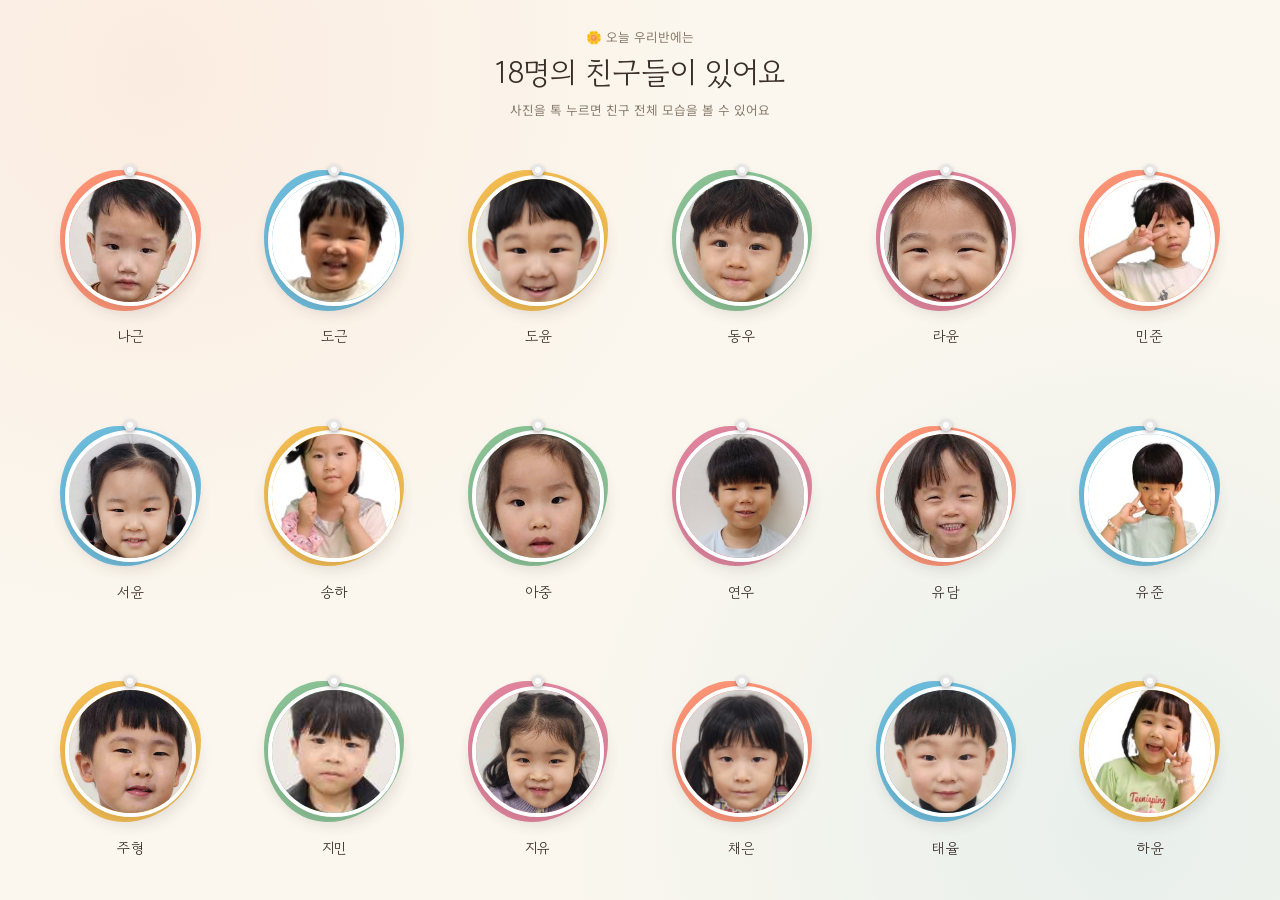
==== index.html @ 48fb00c9 "Add files via upload" ====
<!DOCTYPE html>
<html lang="ko">
<head>
<meta charset="UTF-8">
<meta name="viewport" content="width=device-width, initial-scale=1.0">
<meta name="robots" content="noindex, nofollow">
<title>우리반 친구들</title>
<link rel="preconnect" href="https://fonts.googleapis.com">
<link rel="preconnect" href="https://fonts.gstatic.com" crossorigin>
<link href="https://fonts.googleapis.com/css2?family=Gowun+Dodum&family=Noto+Sans+KR:wght@400;500;700;900&display=swap" rel="stylesheet">
<link rel="stylesheet" href="style.css">
</head>
<body>

<header class="page-header">
  <p class="page-header__eyebrow">🌼 오늘 우리반에는</p>
  <h1>18명의 친구들이 있어요</h1>
  <p class="page-header__hint">사진을 톡 누르면 친구 전체 모습을 볼 수 있어요</p>
</header>

<main class="grid" id="grid"></main>

<section class="stage" id="stage" aria-hidden="true">
  <div class="stage__glow"></div>
  <button class="stage__close" id="stageClose" type="button" aria-label="닫기">✕</button>

  <figure class="stage__figure">
    <div class="stage__frame">
      <img class="stage__img" id="stageImg" src="" alt="">
      <p class="stage__fallback" id="stageFallback">전신 사진을 준비하고 있어요</p>
    </div>
    <figcaption class="stage__name" id="stageName"></figcaption>
  </figure>
</section>

<script src="script.js"></script>
</body>
</html>
---- style.css ----
/* ==========================================================
   우리반 친구들 — 유치원 아이들 프로필 갤러리
   디자인 컨셉: 교실 게시판에 이름표 사진이 콕핀으로 꽂혀있는 느낌.
   클릭하면 무대 위 스포트라이트에 전신 사진이 등장한다.
   ========================================================== */

:root {
  --bg: #fbf7ee;
  --ink: #3a2e2a;
  --ink-soft: #8a7c6e;
  --card-bg: #ffffff;

  --coral: #ff8b6b;
  --sky: #5fb8dd;
  --sun: #f4b942;
  --leaf: #7fbf8e;
  --berry: #e07a97;

  --stage-bg-1: #1c2b3a;
  --stage-bg-2: #0f1a24;

  --radius-card: 22px;
  --radius-photo: 50%;

  --font-display: "Gowun Dodum", sans-serif;
  --font-body: "Noto Sans KR", sans-serif;
}

* {
  box-sizing: border-box;
}

html, body {
  margin: 0;
  padding: 0;
  height: 100%;
}

body {
  background: var(--bg);
  background-image:
    radial-gradient(circle at 12% 8%, rgba(255, 139, 107, 0.10), transparent 40%),
    radial-gradient(circle at 88% 92%, rgba(95, 184, 221, 0.12), transparent 42%);
  color: var(--ink);
  font-family: var(--font-body);
  height: 100vh;
  display: flex;
  flex-direction: column;
  overflow: hidden;
}

/* ---------------- Header ---------------- */

.page-header {
  flex: 0 0 auto;
  max-width: 900px;
  margin: 0 auto;
  padding: clamp(10px, 3vh, 30px) 24px clamp(4px, 1.2vh, 14px);
  text-align: center;
}

.page-header__eyebrow {
  margin: 0 0 4px;
  font-size: clamp(12px, 1.4vh, 15px);
  color: var(--ink-soft);
}

.page-header h1 {
  margin: 0 0 6px;
  font-family: var(--font-display);
  font-weight: 400;
  font-size: clamp(22px, 3.4vh, 40px);
  letter-spacing: -0.01em;
}

.page-header__hint {
  margin: 0;
  color: var(--ink-soft);
  font-size: clamp(12px, 1.4vh, 15px);
}

/* ---------------- Grid ---------------- */
/* 18명 = 6열 x 3행 기준. 아이 수가 바뀌면 --cols / --rows 와
   grid-template-columns/rows 값을 함께 맞춰주세요. */

.grid {
  --cols: 6;
  --rows: 3;
  flex: 1 1 auto;
  min-height: 0;
  width: 100%;
  max-width: 1400px;
  margin: 0 auto;
  padding: 0 clamp(16px, 3vw, 48px) clamp(8px, 1.6vh, 18px);
  display: grid;
  grid-template-columns: repeat(var(--cols), 1fr);
  grid-template-rows: repeat(var(--rows), 1fr);
  align-items: center;
  justify-items: center;
  gap: clamp(4px, 1.2vh, 16px) clamp(8px, 1.6vw, 24px);
  overflow: hidden;
}

.card {
  background: none;
  border: none;
  padding: 0;
  font: inherit;
  color: inherit;
  cursor: pointer;
  width: 100%;
  height: 100%;
  display: flex;
  flex-direction: column;
  align-items: center;
  justify-content: center;
  gap: clamp(4px, 1vh, 12px);
  -webkit-tap-highlight-color: transparent;
}

.card__photo-wrap {
  position: relative;
  width: min(12.5vw, 22vh, 175px);
  height: min(12.5vw, 22vh, 175px);
  flex: 0 0 auto;
  display: flex;
  align-items: center;
  justify-content: center;
}

.card__blob {
  position: absolute;
  inset: 6%;
  border-radius: 42% 58% 55% 45% / 48% 42% 58% 52%;
  opacity: 0.9;
  transition: border-radius 0.5s ease, transform 0.35s ease;
}

.card__photo {
  position: relative;
  width: 82%;
  height: 82%;
  aspect-ratio: 1 / 1;
  border-radius: var(--radius-photo);
  object-fit: cover;
  background: #eee;
  border: 4px solid var(--card-bg);
  box-shadow: 0 6px 16px rgba(58, 46, 42, 0.16);
  transition: transform 0.35s ease;
}

.card__pin {
  position: absolute;
  top: 2%;
  left: 50%;
  transform: translateX(-50%);
  width: 12px;
  height: 12px;
  border-radius: 50%;
  background: var(--card-bg);
  box-shadow: 0 2px 4px rgba(58, 46, 42, 0.35), inset 0 0 0 3px rgba(58, 46, 42, 0.12);
  z-index: 2;
}

.card__name {
  font-family: var(--font-display);
  font-size: clamp(12px, 1.6vh, 18px);
  line-height: 1;
  flex: 0 0 auto;
}

.card:hover .card__photo,
.card:focus-visible .card__photo {
  transform: translateY(-4px) scale(1.03);
}

.card:hover .card__blob,
.card:focus-visible .card__blob {
  border-radius: 58% 42% 45% 55% / 52% 58% 42% 48%;
  transform: scale(1.06);
}

.card:focus-visible {
  outline: 3px solid var(--sky);
  outline-offset: 6px;
  border-radius: 16px;
}

/* ---------------- Stage (fullscreen modal) ---------------- */

.stage {
  position: fixed;
  inset: 0;
  display: flex;
  align-items: center;
  justify-content: center;
  background: radial-gradient(circle at 50% 42%, var(--stage-bg-1), var(--stage-bg-2) 78%);
  opacity: 0;
  visibility: hidden;
  pointer-events: none;
  transition: opacity 0.28s ease;
  padding: 0;
  z-index: 100;
}

.stage.is-open {
  opacity: 1;
  visibility: visible;
  pointer-events: auto;
}

.stage__glow {
  position: absolute;
  top: 50%;
  left: 50%;
  width: min(70vw, 640px);
  height: min(70vw, 640px);
  transform: translate(-50%, -50%);
  background: radial-gradient(circle, rgba(255, 214, 130, 0.20), transparent 68%);
  pointer-events: none;
}

.stage__close {
  position: absolute;
  top: 22px;
  right: 22px;
  width: 44px;
  height: 44px;
  border-radius: 50%;
  border: none;
  background: rgba(255, 255, 255, 0.12);
  color: #fff;
  font-size: 18px;
  cursor: pointer;
  display: flex;
  align-items: center;
  justify-content: center;
  transition: background 0.2s ease, transform 0.2s ease;
  z-index: 3;
}

.stage__close:hover {
  background: rgba(255, 255, 255, 0.22);
  transform: rotate(90deg);
}

.stage__figure {
  position: relative;
  margin: 0;
  width: 100%;
  height: 100%;
  display: flex;
  align-items: center;
  justify-content: center;
  transform: scale(0.97);
  opacity: 0;
  transition: transform 0.32s cubic-bezier(0.2, 0.7, 0.3, 1), opacity 0.32s ease;
}

.stage.is-open .stage__figure {
  transform: scale(1);
  opacity: 1;
}

.stage__frame {
  position: relative;
  width: 100%;
  height: 100%;
  border-radius: 0;
  overflow: hidden;
  background: transparent;
  box-shadow: none;
  display: flex;
  align-items: center;
  justify-content: center;
}

.stage__img {
  display: block;
  max-width: 100vw;
  max-height: 100vh;
  width: auto;
  height: auto;
}

.stage__img[hidden] {
  display: none;
}

.stage__fallback {
  display: none;
  margin: 0;
  padding: 60px 40px;
  color: rgba(255, 255, 255, 0.75);
  font-size: 15px;
  text-align: center;
}

.stage.has-error .stage__fallback {
  display: block;
}

.stage__name {
  position: absolute;
  bottom: 32px;
  left: 50%;
  transform: translateX(-50%);
  font-family: var(--font-display);
  font-size: 24px;
  color: #fff;
  background: rgba(18, 32, 44, 0.55);
  backdrop-filter: blur(6px);
  padding: 8px 26px;
  border-radius: 999px;
  z-index: 2;
  white-space: nowrap;
}

/* ---------------- Responsive ---------------- */
/* 화면이 좁거나 낮으면 한 페이지에 욱여넣지 않고
   편하게 스크롤해서 볼 수 있도록 원래의 흐름형 그리드로 전환합니다. */

@media (max-width: 700px), (max-height: 560px) {
  html, body {
    height: auto;
  }

  body {
    overflow: visible;
    display: block;
  }

  .page-header {
    padding: 32px 24px 20px;
  }

  .page-header h1 {
    font-size: clamp(26px, 6vw, 40px);
  }

  .grid {
    flex: none;
    max-width: 1180px;
    padding: 12px 20px 60px;
    grid-template-columns: repeat(auto-fill, minmax(120px, 1fr));
    grid-template-rows: none;
    gap: 28px 16px;
    overflow: visible;
  }

  .card,
  .card__photo-wrap {
    width: 100%;
    height: auto;
  }

  .card__photo-wrap {
    aspect-ratio: 1 / 1;
  }

  .card__name {
    font-size: 16px;
  }
}

/* ---------------- Reduced motion ---------------- */

@media (prefers-reduced-motion: reduce) {
  .card__photo,
  .card__blob,
  .stage,
  .stage__figure,
  .stage__close {
    transition: none !important;
  }
}
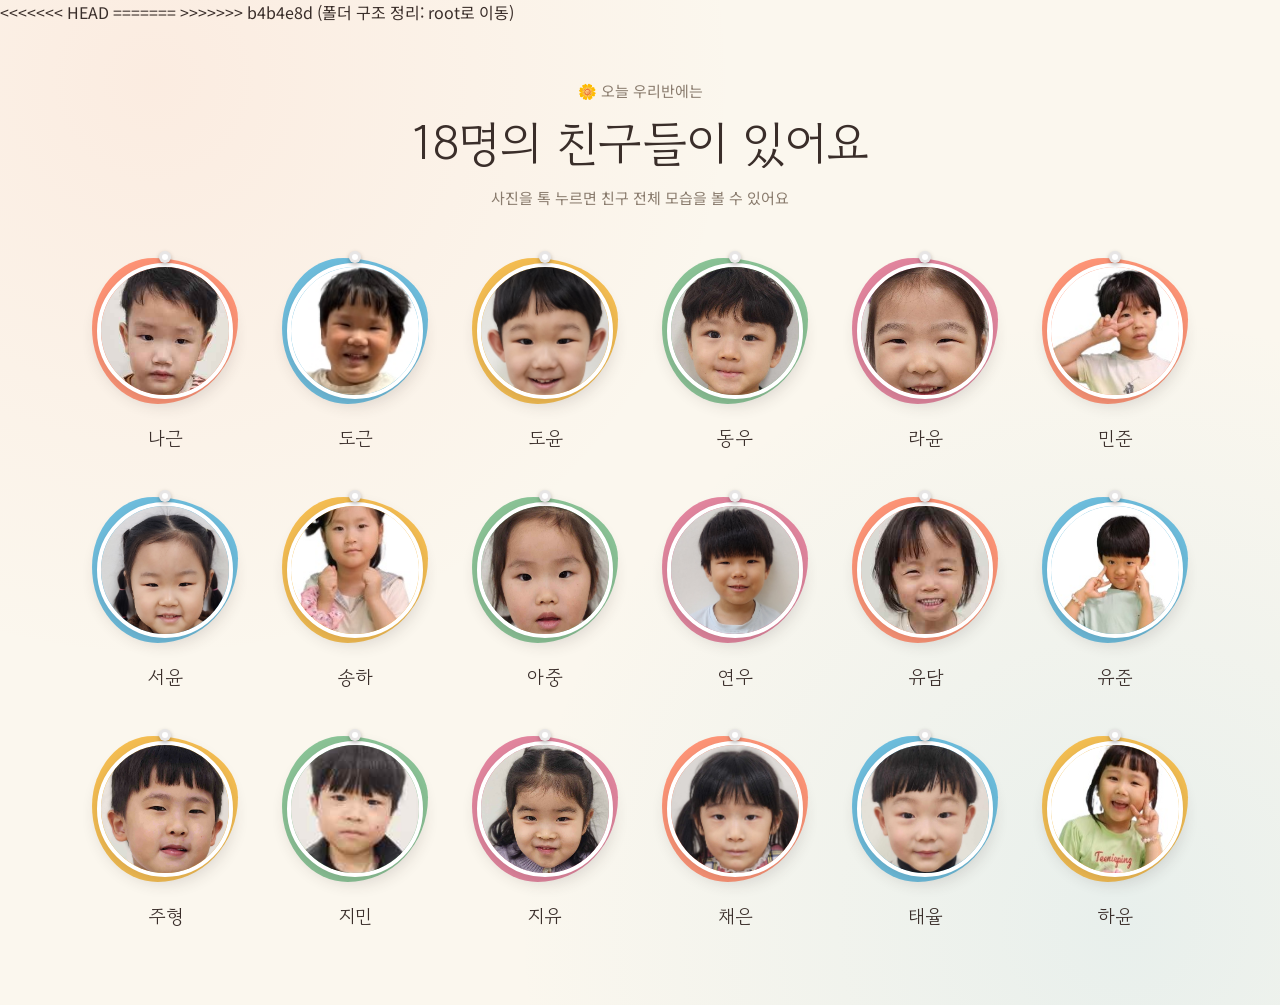
==== commit 11e29279: "폴더 구조 정리: root로 이동" ====
--- a/index.html
+++ b/index.html
@@ -3,7 +3,10 @@
 <head>
 <meta charset="UTF-8">
 <meta name="viewport" content="width=device-width, initial-scale=1.0">
+<<<<<<< HEAD
 <meta name="robots" content="noindex, nofollow">
+=======
+>>>>>>> b4b4e8d (폴더 구조 정리: root로 이동)
 <title>우리반 친구들</title>
 <link rel="preconnect" href="https://fonts.googleapis.com">
 <link rel="preconnect" href="https://fonts.gstatic.com" crossorigin>
--- a/style.css
+++ b/style.css
@@ -30,75 +30,68 @@
   box-sizing: border-box;
 }
 
-html, body {
+html,
+body {
   margin: 0;
   padding: 0;
-  height: 100%;
 }
 
 body {
   background: var(--bg);
   background-image:
-    radial-gradient(circle at 12% 8%, rgba(255, 139, 107, 0.10), transparent 40%),
-    radial-gradient(circle at 88% 92%, rgba(95, 184, 221, 0.12), transparent 42%);
+    radial-gradient(
+      circle at 12% 8%,
+      rgba(255, 139, 107, 0.1),
+      transparent 40%
+    ),
+    radial-gradient(
+      circle at 88% 92%,
+      rgba(95, 184, 221, 0.12),
+      transparent 42%
+    );
   color: var(--ink);
   font-family: var(--font-body);
-  height: 100vh;
-  display: flex;
-  flex-direction: column;
-  overflow: hidden;
+  min-height: 100vh;
 }
 
 /* ---------------- Header ---------------- */
 
 .page-header {
-  flex: 0 0 auto;
   max-width: 900px;
   margin: 0 auto;
-  padding: clamp(10px, 3vh, 30px) 24px clamp(4px, 1.2vh, 14px);
+  padding: 56px 24px 28px;
   text-align: center;
 }
 
 .page-header__eyebrow {
-  margin: 0 0 4px;
-  font-size: clamp(12px, 1.4vh, 15px);
+  margin: 0 0 6px;
+  font-size: 15px;
   color: var(--ink-soft);
 }
 
 .page-header h1 {
-  margin: 0 0 6px;
+  margin: 0 0 10px;
   font-family: var(--font-display);
   font-weight: 400;
-  font-size: clamp(22px, 3.4vh, 40px);
+  font-size: clamp(32px, 5vw, 48px);
   letter-spacing: -0.01em;
 }
 
 .page-header__hint {
   margin: 0;
   color: var(--ink-soft);
-  font-size: clamp(12px, 1.4vh, 15px);
+  font-size: 15px;
 }
 
 /* ---------------- Grid ---------------- */
-/* 18명 = 6열 x 3행 기준. 아이 수가 바뀌면 --cols / --rows 와
-   grid-template-columns/rows 값을 함께 맞춰주세요. */
 
 .grid {
-  --cols: 6;
-  --rows: 3;
-  flex: 1 1 auto;
-  min-height: 0;
-  width: 100%;
-  max-width: 1400px;
+  max-width: 1180px;
   margin: 0 auto;
-  padding: 0 clamp(16px, 3vw, 48px) clamp(8px, 1.6vh, 18px);
+  padding: 12px 32px 80px;
   display: grid;
-  grid-template-columns: repeat(var(--cols), 1fr);
-  grid-template-rows: repeat(var(--rows), 1fr);
-  align-items: center;
-  justify-items: center;
-  gap: clamp(4px, 1.2vh, 16px) clamp(8px, 1.6vw, 24px);
-  overflow: hidden;
+  grid-template-columns: repeat(auto-fill, minmax(150px, 1fr));
+  gap: 40px 24px;
 }
 
 .card {
@@ -108,21 +101,17 @@
   font: inherit;
   color: inherit;
   cursor: pointer;
-  width: 100%;
-  height: 100%;
   display: flex;
   flex-direction: column;
   align-items: center;
-  justify-content: center;
-  gap: clamp(4px, 1vh, 12px);
+  gap: 14px;
   -webkit-tap-highlight-color: transparent;
 }
 
 .card__photo-wrap {
   position: relative;
-  width: min(12.5vw, 22vh, 175px);
-  height: min(12.5vw, 22vh, 175px);
-  flex: 0 0 auto;
+  width: 100%;
+  aspect-ratio: 1 / 1;
   display: flex;
   align-items: center;
   justify-content: center;
@@ -133,7 +122,9 @@
   inset: 6%;
   border-radius: 42% 58% 55% 45% / 48% 42% 58% 52%;
   opacity: 0.9;
-  transition: border-radius 0.5s ease, transform 0.35s ease;
+  transition:
+    border-radius 0.5s ease,
+    transform 0.35s ease;
 }
 
 .card__photo {
@@ -158,15 +149,16 @@
   height: 12px;
   border-radius: 50%;
   background: var(--card-bg);
-  box-shadow: 0 2px 4px rgba(58, 46, 42, 0.35), inset 0 0 0 3px rgba(58, 46, 42, 0.12);
+  box-shadow:
+    0 2px 4px rgba(58, 46, 42, 0.35),
+    inset 0 0 0 3px rgba(58, 46, 42, 0.12);
   z-index: 2;
 }
 
 .card__name {
   font-family: var(--font-display);
-  font-size: clamp(12px, 1.6vh, 18px);
+  font-size: 19px;
   line-height: 1;
-  flex: 0 0 auto;
 }
 
 .card:hover .card__photo,
@@ -194,7 +186,11 @@
   display: flex;
   align-items: center;
   justify-content: center;
-  background: radial-gradient(circle at 50% 42%, var(--stage-bg-1), var(--stage-bg-2) 78%);
+  background: radial-gradient(
+    circle at 50% 42%,
+    var(--stage-bg-1),
+    var(--stage-bg-2) 78%
+  );
   opacity: 0;
   visibility: hidden;
   pointer-events: none;
@@ -216,7 +212,11 @@
   width: min(70vw, 640px);
   height: min(70vw, 640px);
   transform: translate(-50%, -50%);
-  background: radial-gradient(circle, rgba(255, 214, 130, 0.20), transparent 68%);
+  background: radial-gradient(
+    circle,
+    rgba(255, 214, 130, 0.2),
+    transparent 68%
+  );
   pointer-events: none;
 }
 
@@ -235,7 +235,9 @@
   display: flex;
   align-items: center;
   justify-content: center;
-  transition: background 0.2s ease, transform 0.2s ease;
+  transition:
+    background 0.2s ease,
+    transform 0.2s ease;
   z-index: 3;
 }
 
@@ -254,7 +256,9 @@
   justify-content: center;
   transform: scale(0.97);
   opacity: 0;
-  transition: transform 0.32s cubic-bezier(0.2, 0.7, 0.3, 1), opacity 0.32s ease;
+  transition:
+    transform 0.32s cubic-bezier(0.2, 0.7, 0.3, 1),
+    opacity 0.32s ease;
 }
 
 .stage.is-open .stage__figure {
@@ -317,45 +321,12 @@
 }
 
 /* ---------------- Responsive ---------------- */
-/* 화면이 좁거나 낮으면 한 페이지에 욱여넣지 않고
-   편하게 스크롤해서 볼 수 있도록 원래의 흐름형 그리드로 전환합니다. */
-
-@media (max-width: 700px), (max-height: 560px) {
-  html, body {
-    height: auto;
-  }
-
-  body {
-    overflow: visible;
-    display: block;
-  }
-
-  .page-header {
-    padding: 32px 24px 20px;
-  }
-
-  .page-header h1 {
-    font-size: clamp(26px, 6vw, 40px);
-  }
-
+
+@media (max-width: 520px) {
   .grid {
-    flex: none;
-    max-width: 1180px;
-    padding: 12px 20px 60px;
     grid-template-columns: repeat(auto-fill, minmax(120px, 1fr));
-    grid-template-rows: none;
-    gap: 28px 16px;
-    overflow: visible;
-  }
-
-  .card,
-  .card__photo-wrap {
-    width: 100%;
-    height: auto;
-  }
-
-  .card__photo-wrap {
-    aspect-ratio: 1 / 1;
+    gap: 30px 16px;
+    padding: 8px 18px 60px;
   }
 
   .card__name {
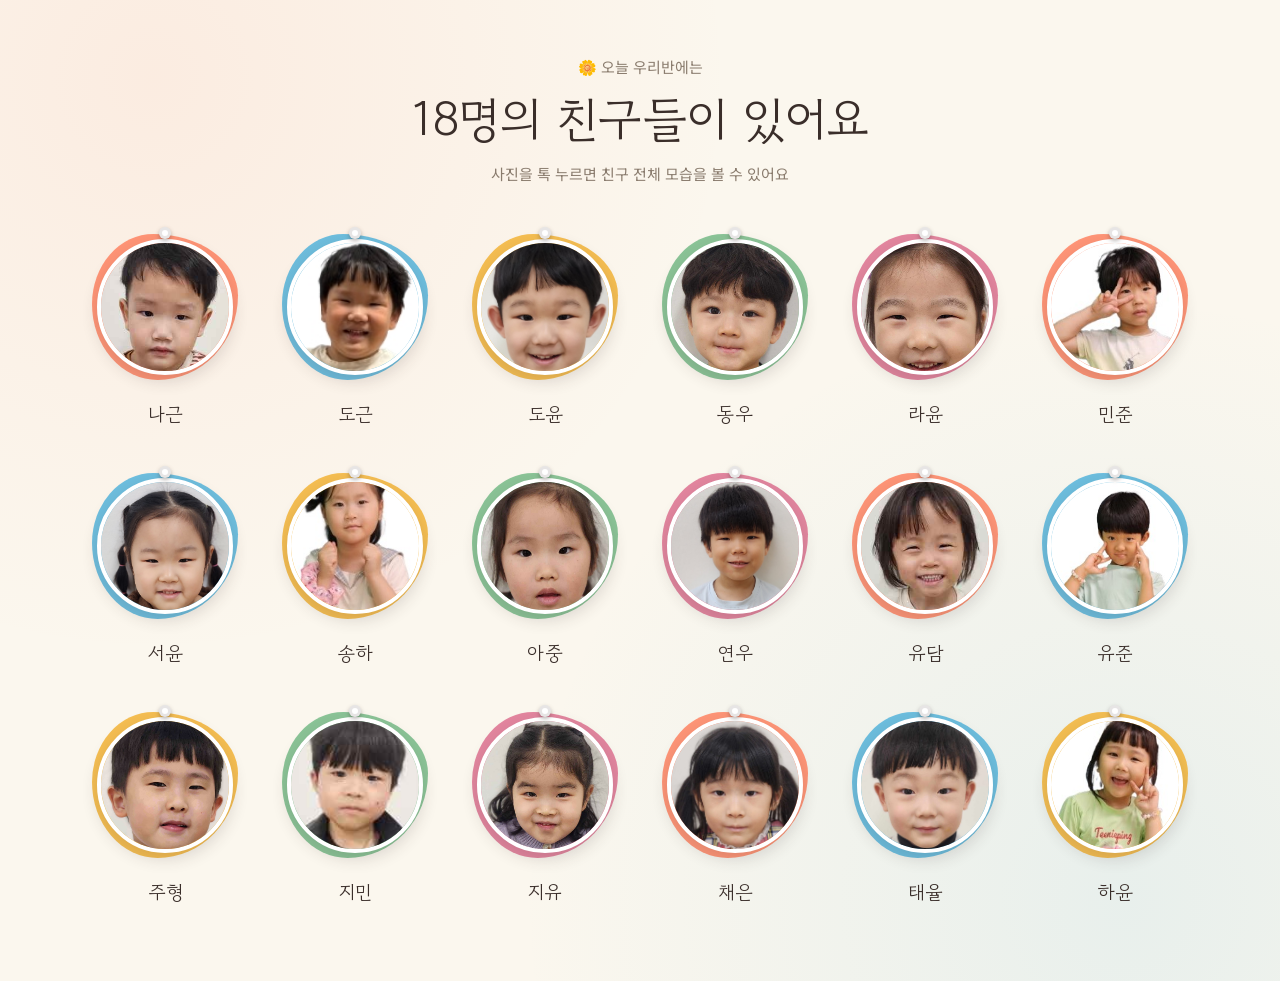
==== commit f01329b6: "ADi오전 9:152026. 9. 9.2523: {{9AM오전 9:15e}}" ====
--- a/index.html
+++ b/index.html
@@ -1,41 +1,51 @@
-<!DOCTYPE html>
+<!doctype html>
 <html lang="ko">
-<head>
-<meta charset="UTF-8">
-<meta name="viewport" content="width=device-width, initial-scale=1.0">
-<<<<<<< HEAD
-<meta name="robots" content="noindex, nofollow">
-=======
->>>>>>> b4b4e8d (폴더 구조 정리: root로 이동)
-<title>우리반 친구들</title>
-<link rel="preconnect" href="https://fonts.googleapis.com">
-<link rel="preconnect" href="https://fonts.gstatic.com" crossorigin>
-<link href="https://fonts.googleapis.com/css2?family=Gowun+Dodum&family=Noto+Sans+KR:wght@400;500;700;900&display=swap" rel="stylesheet">
-<link rel="stylesheet" href="style.css">
-</head>
-<body>
+  <head>
+    <meta charset="UTF-8" />
+    <meta name="viewport" content="width=device-width, initial-scale=1.0" />
+    <meta name="robots" content="noindex, nofollow" />
+    <title>우리반 친구들</title>
+    <link rel="preconnect" href="https://fonts.googleapis.com" />
+    <link rel="preconnect" href="https://fonts.gstatic.com" crossorigin />
+    <link
+      href="https://fonts.googleapis.com/css2?family=Gowun+Dodum&family=Noto+Sans+KR:wght@400;500;700;900&display=swap"
+      rel="stylesheet"
+    />
+    <link rel="stylesheet" href="style.css" />
+  </head>
+  <body>
+    <header class="page-header">
+      <p class="page-header__eyebrow">🌼 오늘 우리반에는</p>
+      <h1>18명의 친구들이 있어요</h1>
+      <p class="page-header__hint">
+        사진을 톡 누르면 친구 전체 모습을 볼 수 있어요
+      </p>
+    </header>
 
-<header class="page-header">
-  <p class="page-header__eyebrow">🌼 오늘 우리반에는</p>
-  <h1>18명의 친구들이 있어요</h1>
-  <p class="page-header__hint">사진을 톡 누르면 친구 전체 모습을 볼 수 있어요</p>
-</header>
+    <main class="grid" id="grid"></main>
 
-<main class="grid" id="grid"></main>
+    <section class="stage" id="stage" aria-hidden="true">
+      <div class="stage__glow"></div>
+      <button
+        class="stage__close"
+        id="stageClose"
+        type="button"
+        aria-label="닫기"
+      >
+        ✕
+      </button>
 
-<section class="stage" id="stage" aria-hidden="true">
-  <div class="stage__glow"></div>
-  <button class="stage__close" id="stageClose" type="button" aria-label="닫기">✕</button>
+      <figure class="stage__figure">
+        <div class="stage__frame">
+          <img class="stage__img" id="stageImg" src="" alt="" />
+          <p class="stage__fallback" id="stageFallback">
+            전신 사진을 준비하고 있어요
+          </p>
+        </div>
+        <figcaption class="stage__name" id="stageName"></figcaption>
+      </figure>
+    </section>
 
-  <figure class="stage__figure">
-    <div class="stage__frame">
-      <img class="stage__img" id="stageImg" src="" alt="">
-      <p class="stage__fallback" id="stageFallback">전신 사진을 준비하고 있어요</p>
-    </div>
-    <figcaption class="stage__name" id="stageName"></figcaption>
-  </figure>
-</section>
-
-<script src="script.js"></script>
-</body>
+    <script src="script.js"></script>
+  </body>
 </html>
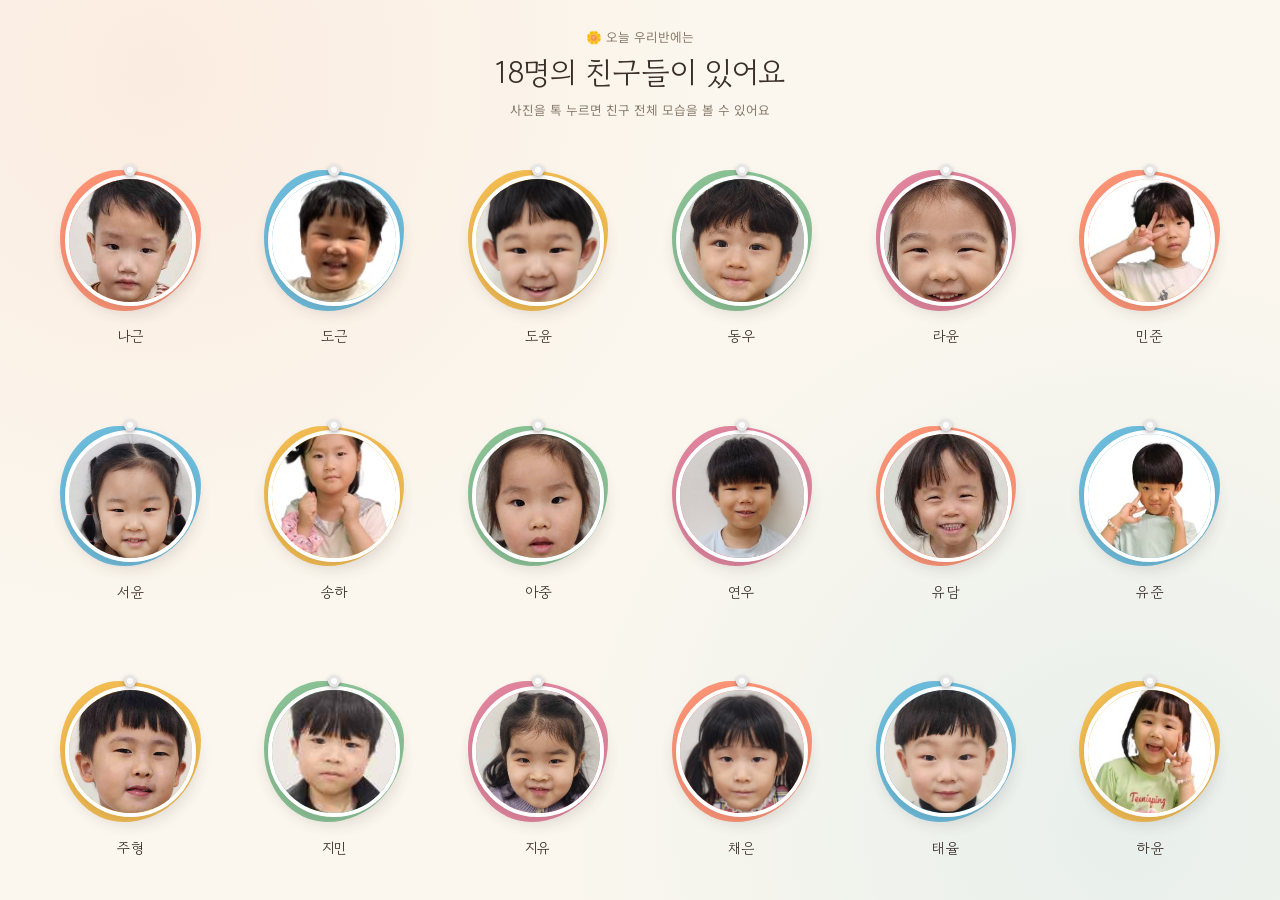
==== commit 7c42e348: "ADi오전 9:222026. 9. 9.2523: {{9AM오전 9:22e}}" ====
--- a/index.html
+++ b/index.html
@@ -38,6 +38,10 @@
       <figure class="stage__figure">
         <div class="stage__frame">
           <img class="stage__img" id="stageImg" src="" alt="" />
+          <div class="stage__loading" id="stageLoading">
+            <span class="stage__spinner" aria-hidden="true"></span>
+            <span>불러오는 중이에요</span>
+          </div>
           <p class="stage__fallback" id="stageFallback">
             전신 사진을 준비하고 있어요
           </p>
--- a/style.css
+++ b/style.css
@@ -34,6 +34,7 @@
 body {
   margin: 0;
   padding: 0;
+  height: 100%;
 }
 
 body {
@@ -51,47 +52,62 @@
     );
   color: var(--ink);
   font-family: var(--font-body);
-  min-height: 100vh;
+  height: 100vh;
+  display: flex;
+  flex-direction: column;
+  overflow: hidden;
 }
 
 /* ---------------- Header ---------------- */
 
 .page-header {
+  flex: 0 0 auto;
   max-width: 900px;
   margin: 0 auto;
-  padding: 56px 24px 28px;
+  padding: clamp(10px, 3vh, 30px) 24px clamp(4px, 1.2vh, 14px);
   text-align: center;
 }
 
 .page-header__eyebrow {
+  margin: 0 0 4px;
+  font-size: clamp(12px, 1.4vh, 15px);
+  color: var(--ink-soft);
+}
+
+.page-header h1 {
   margin: 0 0 6px;
-  font-size: 15px;
-  color: var(--ink-soft);
-}
-
-.page-header h1 {
-  margin: 0 0 10px;
   font-family: var(--font-display);
   font-weight: 400;
-  font-size: clamp(32px, 5vw, 48px);
+  font-size: clamp(22px, 3.4vh, 40px);
   letter-spacing: -0.01em;
 }
 
 .page-header__hint {
   margin: 0;
   color: var(--ink-soft);
-  font-size: 15px;
+  font-size: clamp(12px, 1.4vh, 15px);
 }
 
 /* ---------------- Grid ---------------- */
+/* 18명 = 6열 x 3행 기준. 아이 수가 바뀌면 --cols / --rows 와
+   grid-template-columns/rows 값을 함께 맞춰주세요. */
 
 .grid {
-  max-width: 1180px;
+  --cols: 6;
+  --rows: 3;
+  flex: 1 1 auto;
+  min-height: 0;
+  width: 100%;
+  max-width: 1400px;
   margin: 0 auto;
-  padding: 12px 32px 80px;
+  padding: 0 clamp(16px, 3vw, 48px) clamp(8px, 1.6vh, 18px);
   display: grid;
-  grid-template-columns: repeat(auto-fill, minmax(150px, 1fr));
-  gap: 40px 24px;
+  grid-template-columns: repeat(var(--cols), 1fr);
+  grid-template-rows: repeat(var(--rows), 1fr);
+  align-items: center;
+  justify-items: center;
+  gap: clamp(4px, 1.2vh, 16px) clamp(8px, 1.6vw, 24px);
+  overflow: hidden;
 }
 
 .card {
@@ -101,17 +117,21 @@
   font: inherit;
   color: inherit;
   cursor: pointer;
+  width: 100%;
+  height: 100%;
   display: flex;
   flex-direction: column;
   align-items: center;
-  gap: 14px;
+  justify-content: center;
+  gap: clamp(4px, 1vh, 12px);
   -webkit-tap-highlight-color: transparent;
 }
 
 .card__photo-wrap {
   position: relative;
-  width: 100%;
-  aspect-ratio: 1 / 1;
+  width: min(12.5vw, 22vh, 175px);
+  height: min(12.5vw, 22vh, 175px);
+  flex: 0 0 auto;
   display: flex;
   align-items: center;
   justify-content: center;
@@ -157,8 +177,9 @@
 
 .card__name {
   font-family: var(--font-display);
-  font-size: 19px;
+  font-size: clamp(12px, 1.6vh, 18px);
   line-height: 1;
+  flex: 0 0 auto;
 }
 
 .card:hover .card__photo,
@@ -285,10 +306,44 @@
   max-height: 100vh;
   width: auto;
   height: auto;
+  opacity: 1;
+  transition: opacity 0.3s ease;
+}
+
+.stage.is-loading .stage__img {
+  opacity: 0;
 }
 
 .stage__img[hidden] {
   display: none;
+}
+
+.stage__loading {
+  display: none;
+  flex-direction: column;
+  align-items: center;
+  gap: 14px;
+  color: rgba(255, 255, 255, 0.8);
+  font-size: 15px;
+}
+
+.stage.is-loading .stage__loading {
+  display: flex;
+}
+
+.stage__spinner {
+  width: 40px;
+  height: 40px;
+  border-radius: 50%;
+  border: 4px solid rgba(255, 255, 255, 0.18);
+  border-top-color: var(--sun);
+  animation: stage-spin 0.85s linear infinite;
+}
+
+@keyframes stage-spin {
+  to {
+    transform: rotate(360deg);
+  }
 }
 
 .stage__fallback {
@@ -321,12 +376,46 @@
 }
 
 /* ---------------- Responsive ---------------- */
-
-@media (max-width: 520px) {
+/* 화면이 좁거나 낮으면 한 페이지에 욱여넣지 않고
+   편하게 스크롤해서 볼 수 있도록 원래의 흐름형 그리드로 전환합니다. */
+
+@media (max-width: 700px), (max-height: 560px) {
+  html,
+  body {
+    height: auto;
+  }
+
+  body {
+    overflow: visible;
+    display: block;
+  }
+
+  .page-header {
+    padding: 32px 24px 20px;
+  }
+
+  .page-header h1 {
+    font-size: clamp(26px, 6vw, 40px);
+  }
+
   .grid {
+    flex: none;
+    max-width: 1180px;
+    padding: 12px 20px 60px;
     grid-template-columns: repeat(auto-fill, minmax(120px, 1fr));
-    gap: 30px 16px;
-    padding: 8px 18px 60px;
+    grid-template-rows: none;
+    gap: 28px 16px;
+    overflow: visible;
+  }
+
+  .card,
+  .card__photo-wrap {
+    width: 100%;
+    height: auto;
+  }
+
+  .card__photo-wrap {
+    aspect-ratio: 1 / 1;
   }
 
   .card__name {
@@ -341,7 +430,12 @@
   .card__blob,
   .stage,
   .stage__figure,
-  .stage__close {
+  .stage__close,
+  .stage__img {
     transition: none !important;
   }
-}
+
+  .stage__spinner {
+    animation-duration: 2.2s;
+  }
+}
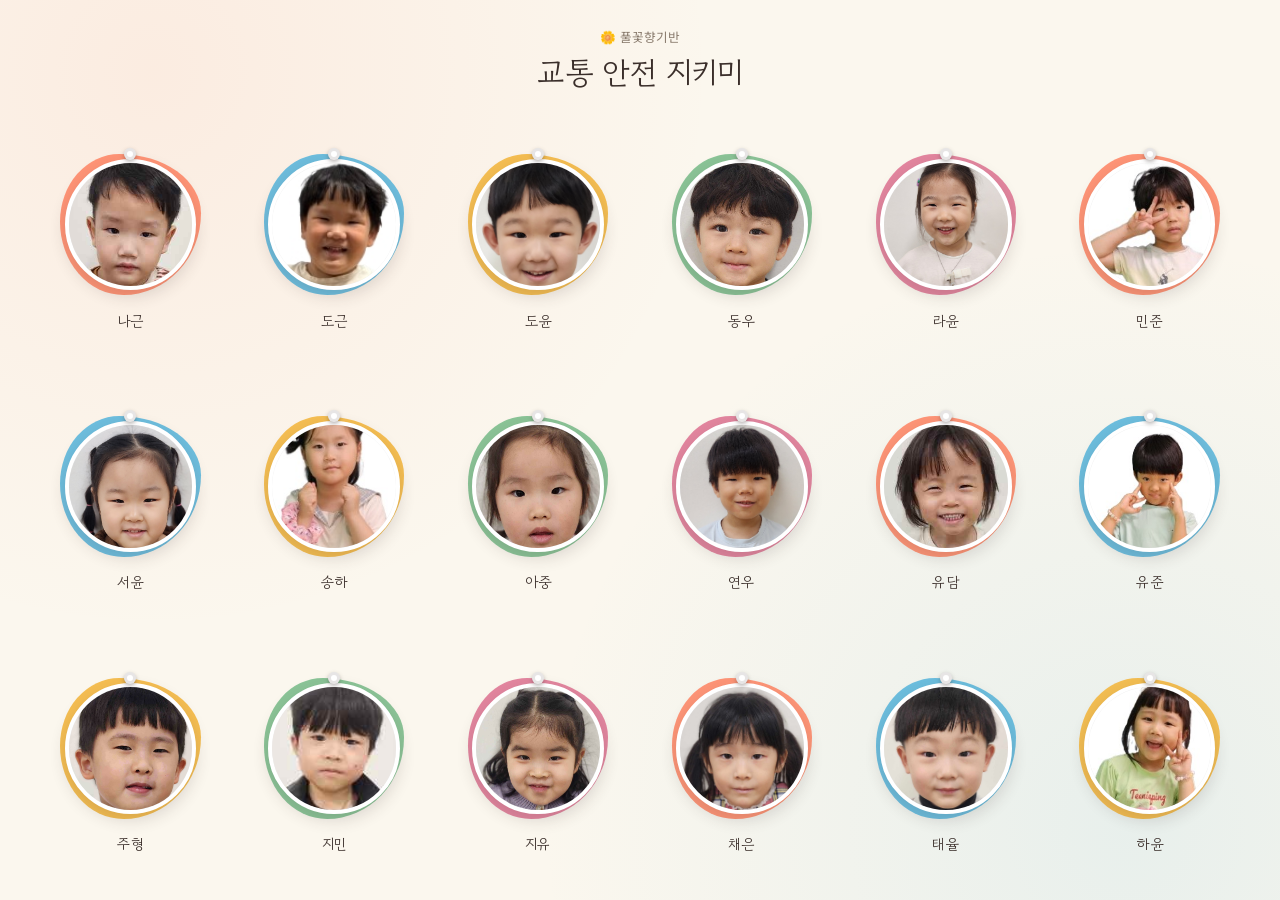
==== commit d4fca363: "ADi오후 10:152026. 9. 9.2523: {{9PM오후 10:15e}}" ====
--- a/index.html
+++ b/index.html
@@ -15,11 +15,8 @@
   </head>
   <body>
     <header class="page-header">
-      <p class="page-header__eyebrow">🌼 오늘 우리반에는</p>
-      <h1>18명의 친구들이 있어요</h1>
-      <p class="page-header__hint">
-        사진을 톡 누르면 친구 전체 모습을 볼 수 있어요
-      </p>
+      <p class="page-header__eyebrow">🌼 풀꽃향기반</p>
+      <h1>교통 안전 지키미</h1>
     </header>
 
     <main class="grid" id="grid"></main>
--- a/style.css
+++ b/style.css
@@ -147,17 +147,27 @@
     transform 0.35s ease;
 }
 
-.card__photo {
+.card__frame {
   position: relative;
   width: 82%;
   height: 82%;
   aspect-ratio: 1 / 1;
   border-radius: var(--radius-photo);
-  object-fit: cover;
+  overflow: hidden;
   background: #eee;
   border: 4px solid var(--card-bg);
   box-shadow: 0 6px 16px rgba(58, 46, 42, 0.16);
   transition: transform 0.35s ease;
+}
+
+.card__photo {
+  display: block;
+  width: 100%;
+  height: 100%;
+  object-fit: cover;
+  transition:
+    transform 0.35s ease,
+    opacity 0.25s ease;
 }
 
 .card__pin {
@@ -182,8 +192,8 @@
   flex: 0 0 auto;
 }
 
-.card:hover .card__photo,
-.card:focus-visible .card__photo {
+.card:hover .card__frame,
+.card:focus-visible .card__frame {
   transform: translateY(-4px) scale(1.03);
 }
 
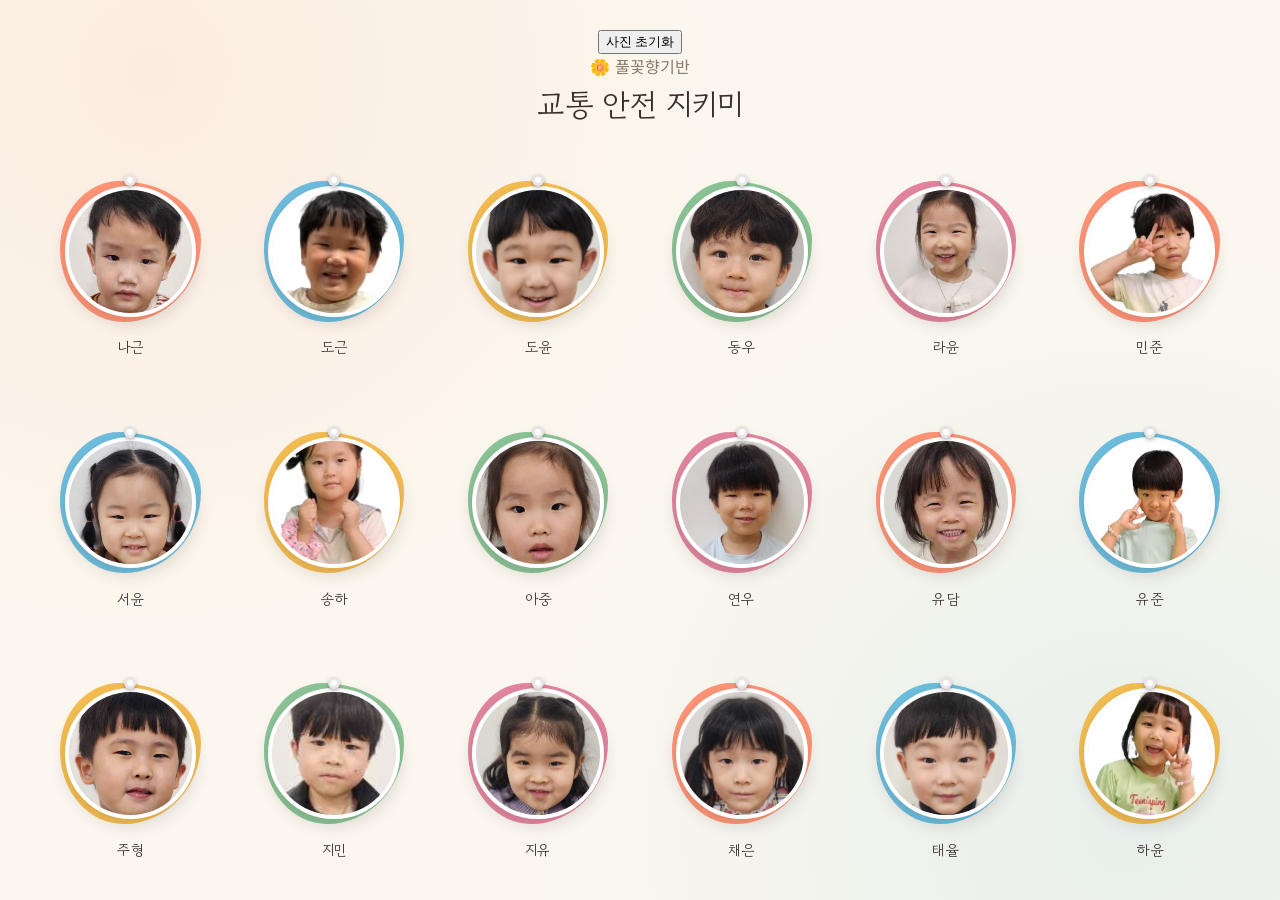
==== commit f1a22145: "Update index.html" ====
--- a/index.html
+++ b/index.html
@@ -11,10 +11,11 @@
       href="https://fonts.googleapis.com/css2?family=Gowun+Dodum&family=Noto+Sans+KR:wght@400;500;700;900&display=swap"
       rel="stylesheet"
     />
-    <link rel="stylesheet" href="style.css" />
+    <link rel="stylesheet" href="style.css?v=3" />
   </head>
   <body>
     <header class="page-header">
+      <button class="reset-btn" id="resetBtn" type="button">사진 초기화</button>
       <p class="page-header__eyebrow">🌼 풀꽃향기반</p>
       <h1>교통 안전 지키미</h1>
     </header>
@@ -47,6 +48,6 @@
       </figure>
     </section>
 
-    <script src="script.js"></script>
+    <script src="script.js?v=3"></script>
   </body>
 </html>
--- a/style.css
+++ b/style.css
@@ -70,7 +70,7 @@
 
 .page-header__eyebrow {
   margin: 0 0 4px;
-  font-size: clamp(12px, 1.4vh, 15px);
+  font-size: clamp(16px, 1.8vh, 19px);
   color: var(--ink-soft);
 }
 
